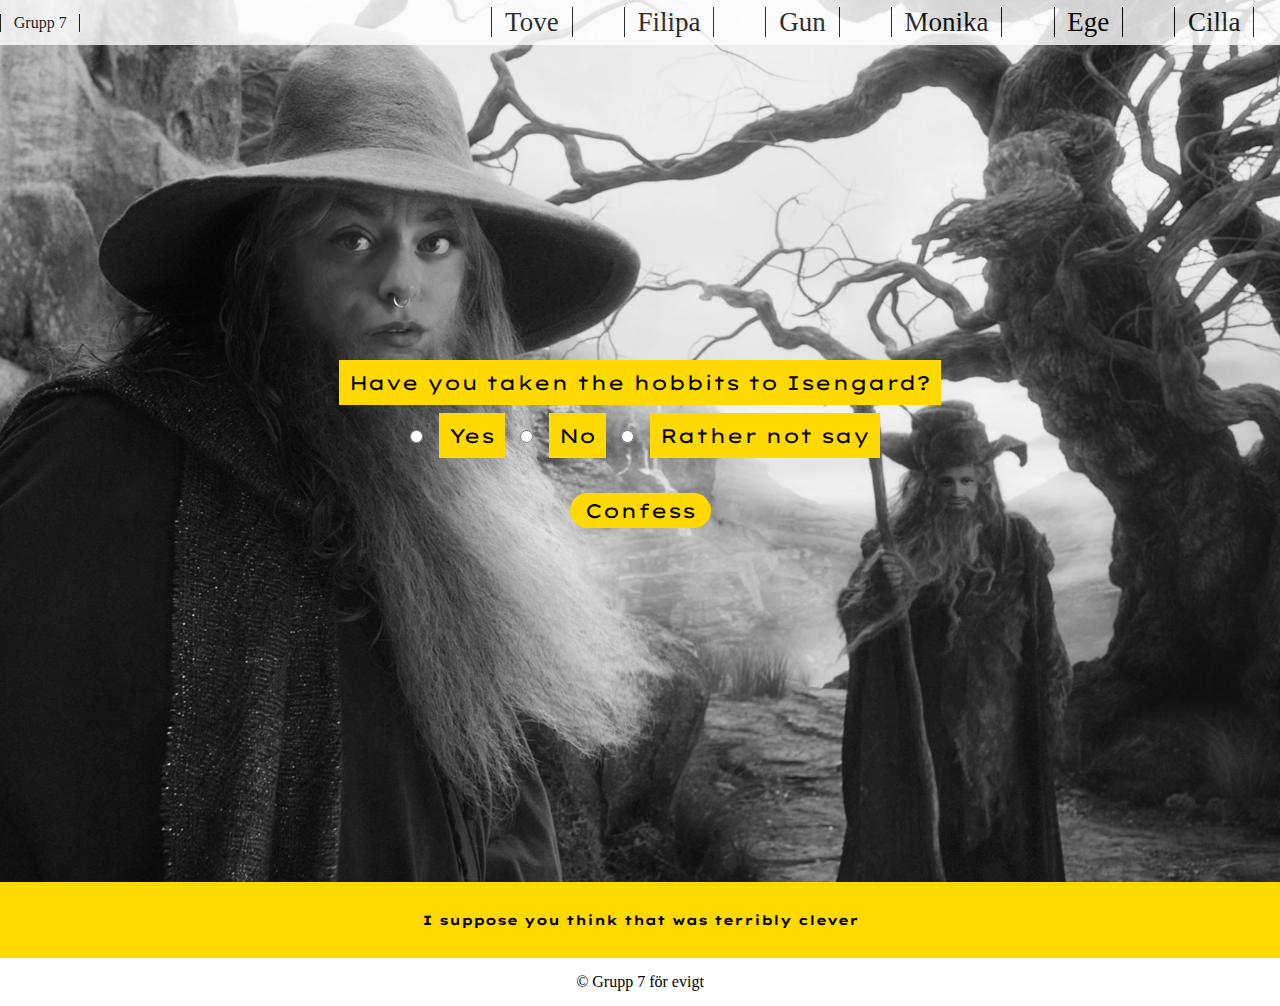
==== index.html @ 44c8b4e8 "updated file names" ====
<!DOCTYPE html>
<html lang="en">
  <head>
    <meta charset="UTF-8" />
    <meta name="viewport" content="width=device-width, initial-scale=1.0" />
    <link rel="stylesheet" type="text/css" href="style.css" />
    <title>Gundalf</title>
  </head>
  <body>
    <div class="showcase">
      <nav class="nav-bar">
        <a href="index.html">Grupp 7</a>
        <ul>
          <li><a href="tove.html">Tove</a></li>
          <li><a href="filipa.html">Filipa</a></li>
          <li><a href="gun.html">Gun</a></li>
          <li><a href="monika.html">Monika</a></li>
          <li><a href="ege.html">Ege</a></li>
          <li><a href="cilla.html">Cilla</a></li>
        </ul>
      </nav>
      <form action="" class="hobbits">
        <p>Have you taken the hobbits to Isengard?</p>
        <br />
        <input type="radio" id="yes" name="isengard" />
        <label for="yes">Yes</label>
        <input type="radio" id="no" name="isengard" />
        <label for="no">No</label>
        <input type="radio" id="Vill ej ange" name="isengard" />
        <label for="villEjAnge">Rather not say</label> <br />
        <input class="submit" type="submit" value="Confess" />
      </form>
    </div>

    <section>
      <h5>I suppose you think that was terribly clever</h5>
    </section>
    <footer>
      <p>&copy Grupp 7 för evigt</p>
    </footer>
  </body>
</html>
---- style.css ----
@import url("https://fonts.googleapis.com/css2?family=Permanent+Marker&family=Press+Start+2P&display=swap");
@import url(https://fonts.googleapis.com/css2?family=Lexend+Peta&display=swap);

* {
  padding: 0;
  margin: 0;
  box-sizing: border-box;
  font-family: Arial, Helvetica, sans-serif;
}
.showcase {
  background: url("gundalf1.jpg") center center / cover;
  background-color: rgb(172, 172, 172);
  height: 98vh;
}
body {
  text-align: center;
}
.hobbits {
  font-size: 2.2vh;
  margin: 35vh;
}
form p {
  font-family: "Lexend Peta";
  background-color: rgb(255, 217, 0);
  display: inline-block;
  padding: 10px;
}
form label {
  font-family: "Lexend Peta";
  background-color: rgb(255, 217, 0);
  display: inline-block;
  padding: 10px;
}
form input {
  margin: 25px 10px;
  font-family: "Lexend Peta";
}
.submit {
  font-size: 2.2vh;
  background-color: rgb(255, 217, 0);
  border: none;
  padding: 5px 15px;
  border-radius: 20px;
}
.submit:hover {
  cursor: pointer;
  transition: all 0.15s ease-in-out;
  transform: scale(1.3);
}
h5 {
  font-family: "Lexend Peta";
  background-color: rgb(255, 217, 0);
  display: block;
  padding: 30px;
}
.nav-bar {
  width: 100%;
  height: 5vh;
  background: #fff;
  opacity: 0.8;
  display: flex;
  align-items: center;
  justify-content: space-between;
}
.nav-bar a {
  text-decoration: none;
  color: black;
  padding: 0vw 1vw;
  border-right: black 0.1vw solid;
  border-left: black 0.1vw solid;
  font-family: "Permanent Marker", cursive;
}
a:hover {
  color: rgb(236, 151, 40);
}

li {
  list-style-type: none;
  display: inline;
  margin: 0 2vw;
  font-size: 3vh;
  z-index: 1;
}
ul {
  display: flex;
}
footer {
  text-align: center;
  padding: 15px;
}
footer p {
  font-family: "Permanent Marker", cursive;
}
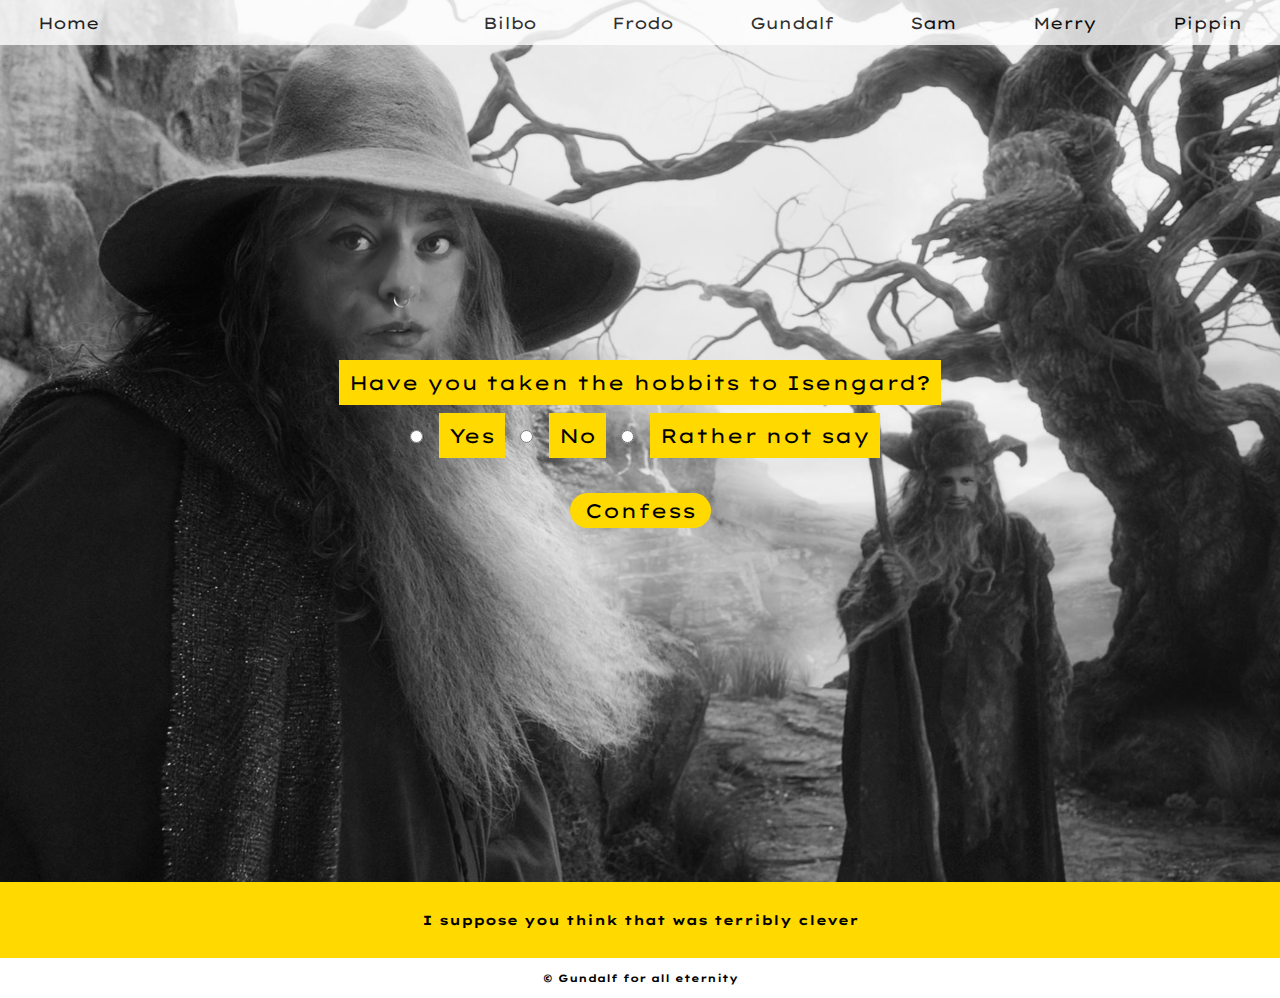
==== commit c6eb76fa: "changed navbar-links and fonts" ====
--- a/index.html
+++ b/index.html
@@ -9,14 +9,24 @@
   <body>
     <div class="showcase">
       <nav class="nav-bar">
-        <a href="index.html">Grupp 7</a>
+        <a href="index.html">Home</a>
         <ul>
-          <li><a href="tove.html">Tove</a></li>
-          <li><a href="filipa.html">Filipa</a></li>
-          <li><a href="gun.html">Gun</a></li>
-          <li><a href="monika.html">Monika</a></li>
-          <li><a href="ege.html">Ege</a></li>
-          <li><a href="cilla.html">Cilla</a></li>
+          <li>
+            <a href="https://en.wikipedia.org/wiki/Bilbo_Baggins">Bilbo</a>
+          </li>
+          <li>
+            <a href="https://en.wikipedia.org/wiki/Frodo_Baggins">Frodo</a>
+          </li>
+          <li><a href="index.html">Gundalf</a></li>
+          <li>
+            <a href="https://en.wikipedia.org/wiki/Samwise_Gamgee">Sam</a>
+          </li>
+          <li>
+            <a href="https://en.wikipedia.org/wiki/Merry_Brandybuck">Merry</a>
+          </li>
+          <li>
+            <a href="https://en.wikipedia.org/wiki/Pippin_Took">Pippin</a>
+          </li>
         </ul>
       </nav>
       <form action="" class="hobbits">
@@ -36,7 +46,7 @@
       <h5>I suppose you think that was terribly clever</h5>
     </section>
     <footer>
-      <p>&copy Grupp 7 för evigt</p>
+      <p>&copy Gundalf for all eternity</p>
     </footer>
   </body>
 </html>
--- a/style.css
+++ b/style.css
@@ -1,4 +1,3 @@
-@import url("https://fonts.googleapis.com/css2?family=Permanent+Marker&family=Press+Start+2P&display=swap");
 @import url(https://fonts.googleapis.com/css2?family=Lexend+Peta&display=swap);
 
 * {
@@ -7,6 +6,9 @@
   box-sizing: border-box;
   font-family: Arial, Helvetica, sans-serif;
 }
+
+/* LANDING PAGE */
+
 .showcase {
   background: url("gundalf1.jpg") center center / cover;
   background-color: rgb(172, 172, 172);
@@ -15,6 +17,9 @@
 body {
   text-align: center;
 }
+
+/* FORM */
+
 .hobbits {
   font-size: 2.2vh;
   margin: 35vh;
@@ -44,15 +49,21 @@
 }
 .submit:hover {
   cursor: pointer;
-  transition: all 0.15s ease-in-out;
+  transition: all 0.2s ease-in-out;
   transform: scale(1.3);
 }
+
+/* TEXT SECTION */
+
 h5 {
   font-family: "Lexend Peta";
   background-color: rgb(255, 217, 0);
   display: block;
   padding: 30px;
 }
+
+/* NAVIGATION BAR */
+
 .nav-bar {
   width: 100%;
   height: 5vh;
@@ -66,28 +77,33 @@
   text-decoration: none;
   color: black;
   padding: 0vw 1vw;
-  border-right: black 0.1vw solid;
-  border-left: black 0.1vw solid;
-  font-family: "Permanent Marker", cursive;
+  font-family: "Lexend Peta";
+  letter-spacing: -1px;
+  font-size: 1.8vh;
+  margin: 0 2vw;
 }
 a:hover {
-  color: rgb(236, 151, 40);
+  color: rgb(241, 186, 32);
 }
 
 li {
   list-style-type: none;
   display: inline;
-  margin: 0 2vw;
-  font-size: 3vh;
+  font-size: 1.8vh;
   z-index: 1;
 }
 ul {
   display: flex;
 }
+
+/* FOOTER */
+
 footer {
   text-align: center;
-  padding: 15px;
+  padding: 1.5vh;
 }
 footer p {
-  font-family: "Permanent Marker", cursive;
+  font-family: "Lexend Peta";
+  font-weight: bolder;
+  font-size: 65%;
 }
